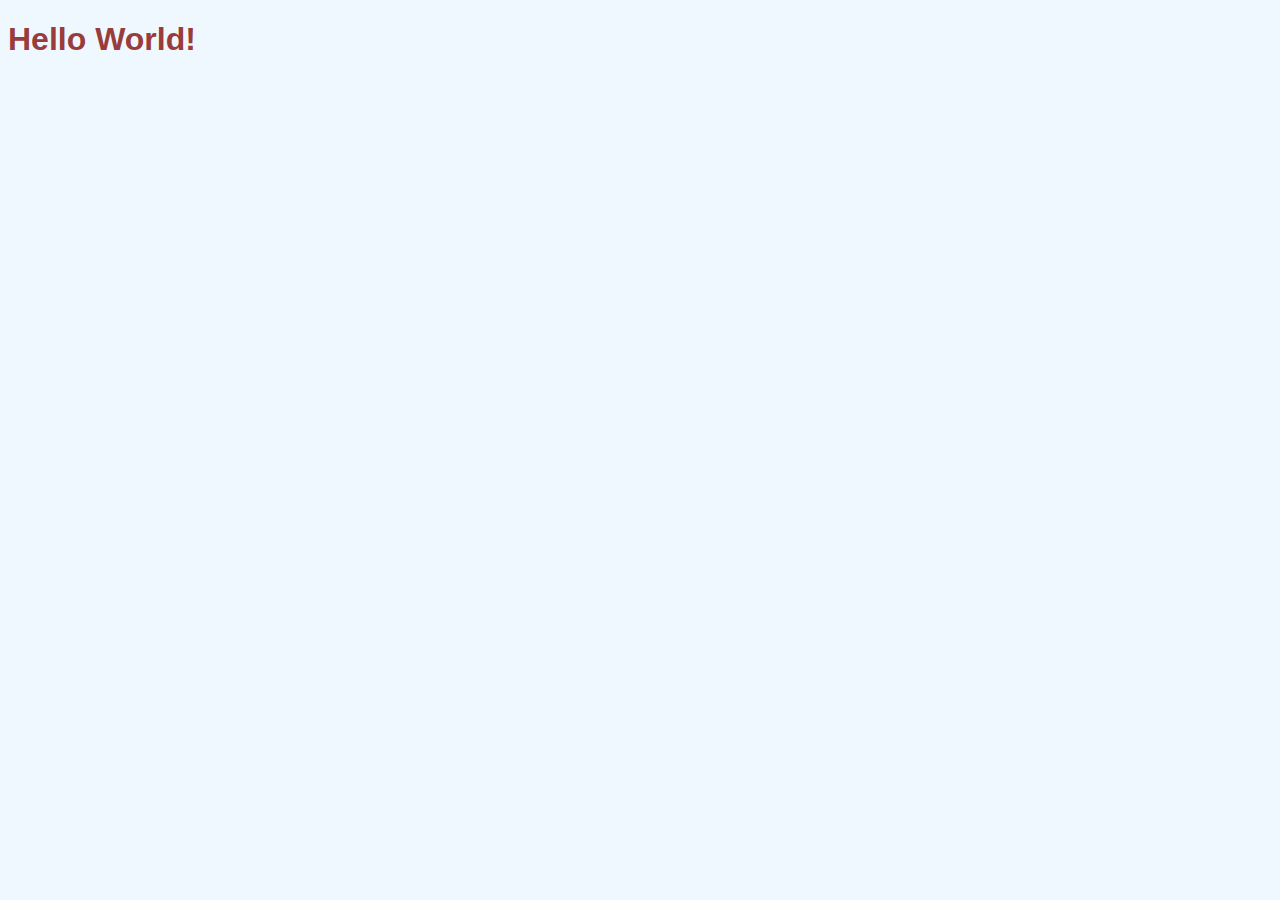
==== index.html @ c80fa04d "delete index.md" ====
<!DOCTYPE html>
<html lang="en">
<head>
    <meta charset="UTF-8">
    <meta http-equiv="X-UA-Compatible" content="IE=edge">
    <meta name="viewport" content="width=device-width, initial-scale=1.0">
    <link rel="stylesheet" href="style.css">
    <title>Document</title>
</head>
<body>
    <h1>Hello World!</h1>
</body>
</html>
---- style.css ----
body{
    background-color: aliceblue;
    
}


h1 {

color: rgb(153, 60, 60);
font-family: sans-serif;
font-size: 30;
}
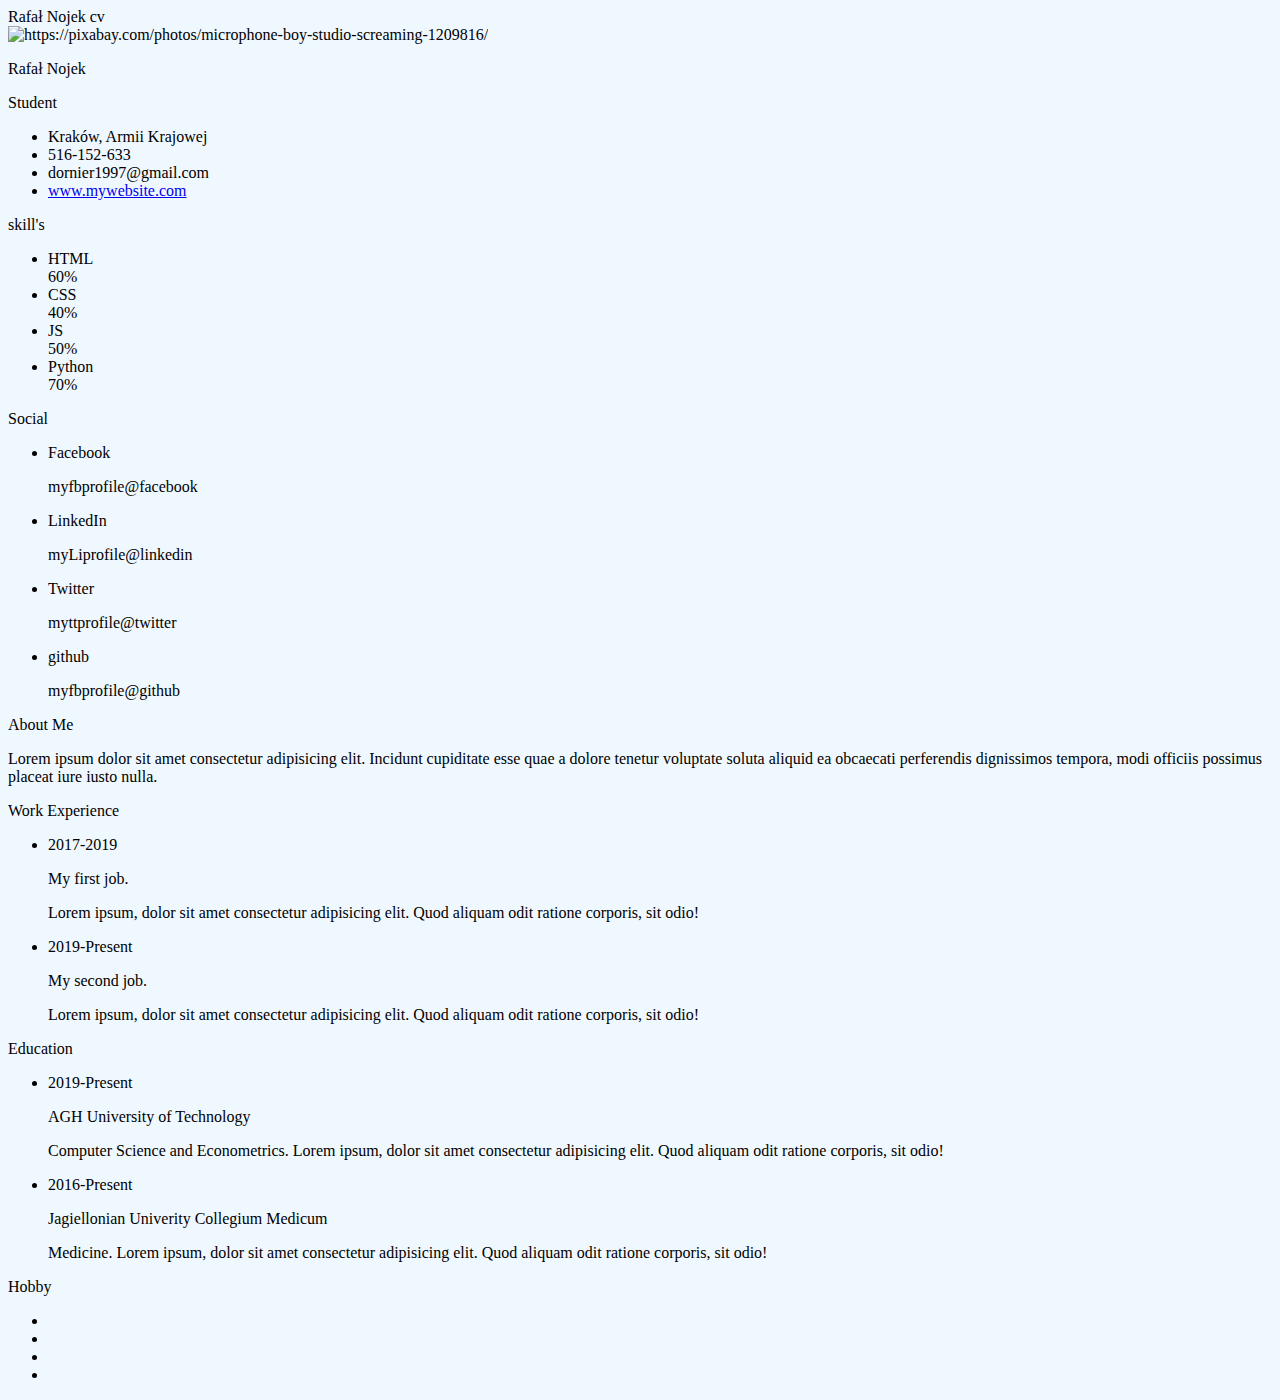
==== commit 7081ac19: "Update index.html" ====
--- a/index.html
+++ b/index.html
@@ -5,9 +5,226 @@
     <meta http-equiv="X-UA-Compatible" content="IE=edge">
     <meta name="viewport" content="width=device-width, initial-scale=1.0">
     <link rel="stylesheet" href="style.css">
-    <title>Document</title>
+    <script src="https://kit.fontawesome.com/b99e675b6e.js"></script>
+    <title>CV</title>
 </head>
 <body>
-    <h1>Hello World!</h1>
+    <div class="upper-container">Rafał Nojek
+        cv
+    </div>
+    <div class="resume">
+        <div class="resume_left">
+            <div class="resume_profile">
+                <div class="photo">
+                
+                    <img src="https://pixabay.com/get/g2816df6cba3983feb0c1cb0fc6b4a2f94d55c98f0af898dd737578945264439b377bca2fc6543b0cbb8eab94b45ec2ae_1920.jpg" alt="https://pixabay.com/photos/microphone-boy-studio-screaming-1209816/">
+                </div>
+            </div>
+            <div class="resume_content">
+                <div class="resume_item resume_info">
+                    <div class="title">
+                        <p class="bold">Rafał Nojek</p>
+                        <p class="regular">Student</p>
+                    </div>
+                        <ul>
+                            <li>
+                                <div class="icon"><i class="fas fa-map-signs"></i></div>
+                                <div class="data">
+                                    Kraków, Armii Krajowej
+                                </div>
+                            </li>
+                            <li>
+                                <div class="icon"><i class="fas fa-mobile-alt"
+                                    aria-hidden="true"></i></div>
+                                <div class="data">
+                                    516-152-633
+                                </div>
+                            </li>
+                            <li>
+                                <div class="icon"><i class="fas fa-envelope" aria-hidden="true"></i></div>
+                                <div class="data">
+                                    dornier1997@gmail.com
+                                </div>
+                            </li>
+                            <li>
+                                <div class="icon"><i class="fab fa-weebly"
+                                    aria-hidden="true"></i></div>
+                                <div class="data">
+                                    <a href="https://rafalnojek.github.io/Rafal_Nojek.github.io/">www.mywebsite.com</a>
+                                </div>
+                            </li>
+                        </ul>
+                    
+                </div>
+                <div class="resume_item resume_skills">
+                    <div class="title">
+                        <p class="bold">skill's</p>                        
+                    </div>
+                    <ul>
+                        <li>    
+                            <div class="skill_name">
+                                HTML
+                            </div>
+                            <div class="skill_progress">
+                                <span style="width: 60%;"></span>
+                            </div>
+                            <div class="skil_per">60%</div>
+                        </li>
+                        <li>    
+                            <div class="skill_name">
+                                CSS
+                            </div>
+                            <div class="skill_progress">
+                                <span style="width: 40%;"></span>
+                            </div>
+                            <div class="skil_per">40%</div>
+                        </li>
+                        <li>    
+                            <div class="skill_name">
+                                JS
+                            </div>
+                            <div class="skill_progress">
+                                <span style="width: 50%;"></span>
+                            </div>
+                            <div class="skil_per">50%</div>
+                        </li>
+                        <li>    
+                            <div class="skill_name">
+                                Python
+                            </div>
+                            <div class="skill_progress">
+                                <span style="width: 70%;"></span>
+                            </div>
+                            <div class="skil_per">70%</div>
+                        </li>
+
+                    </ul>
+                </div>
+                <div class="resume_item resume_social">
+                    <div class="title">
+                        <p class="bold">Social</p>                        
+                    </div> 
+                    <ul>
+                        <li>
+                            <div class="icon">
+                                <i class="fab fa-facebook-square" aria-hidden="true"></i>    
+                            </div>
+                            <div class="data">
+                                <p class="semi_bold">
+                                    Facebook
+                                </p>
+                                <p>myfbprofile@facebook</p>
+                            </div>
+                        </li>
+                        <li>
+                            <div class="icon">
+                                <i class="fab fa-linkedin" aria-hidden="true"></i>
+                            </div>
+                            <div class="data">
+                                <p class="semi_bold">
+                                    LinkedIn
+                                </p>
+                                <p>myLiprofile@linkedin</p>
+                            </div>
+                        </li>
+                        <li>
+                            <div class="icon">
+                                <i class="fab fa-twitter-square" aria-hidden="true"></i>
+                            
+                            </div>
+                            <div class="data">
+                                <p class="semi_bold">
+                                    Twitter
+                                </p>
+                                <p>myttprofile@twitter</p>
+                            </div>
+                        </li>
+                        <li>
+                            <div class="icon">
+                                <i class="fab fa-github-square" aria-hidden="true"></i>
+                            </div>
+                            <div class="data">
+                                <p class="semi_bold">
+                                    github
+                                </p>
+                                <p>myfbprofile@github</p>
+                            </div>
+                        </li>
+                    </ul>     
+                </div>
+            </div>
+        </div>
+        <div class="resume_right">
+            <div class="resume_item resume_about">
+                <div class="title">
+                    <p class="bold">About Me</p>
+                </div>  
+                <p>Lorem ipsum dolor sit amet consectetur adipisicing elit. 
+                    Incidunt cupiditate esse quae a dolore tenetur voluptate soluta 
+                    aliquid ea obcaecati perferendis dignissimos tempora, modi 
+                    officiis possimus placeat iure iusto nulla.</p>              
+            </div>           
+            <div class="resume_item resume_work">
+                <div class="title">
+                    <p class="bold">Work Experience</p>
+                </div> 
+                <ul>
+                    <li>
+                        <div class="date">2017-2019</div>
+                        <div class="info">
+                            <p class="semi-bold">My first job.</p>
+                            <p>Lorem ipsum, dolor sit amet consectetur adipisicing elit. 
+                                Quod aliquam odit ratione corporis, sit odio!</p>
+                        </div>
+                    </li>
+                    <li>
+                        <div class="date">2019-Present</div>
+                        <div class="info">
+                            <p class="semi-bold">My second job.</p>
+                            <p>Lorem ipsum, dolor sit amet consectetur adipisicing elit. 
+                                Quod aliquam odit ratione corporis, sit odio!</p>
+                        </div>
+                    </li>
+                </ul>  
+            </div>
+            <div class="resume_item resume_education">
+                <div class="title">
+                    <p class="bold">Education</p>
+                </div>  
+                <ul>
+                    <li>
+                        <div class="date">2019-Present</div>
+                        <div class="info">
+                            <p class="semi-bold">AGH University of Technology</p>
+                            <p>Computer Science and Econometrics.
+                                Lorem ipsum, dolor sit amet consectetur adipisicing elit. 
+                                Quod aliquam odit ratione corporis, sit odio!</p>
+                        </div>
+                    </li>
+                    <li>
+                        <div class="date">2016-Present</div>
+                        <div class="info">
+                            <p class="semi-bold">Jagiellonian Univerity Collegium Medicum</p>
+                            <p>Medicine.
+                                Lorem ipsum, dolor sit amet consectetur adipisicing elit. 
+                                Quod aliquam odit ratione corporis, sit odio!</p>
+                        </div>
+                    </li>
+                </ul>
+            </div>
+            <div class="resume_item resume_hobby">
+                <div class="title">
+                    <p class="bold">Hobby</p>
+                </div>  
+                <ul>
+                    <li><i class="fas fa-book" aria-hidden="true"></i></li>
+                    <li><i class="fas fa-gamepad" aria-hidden="true"></i></li>
+                    <li><i class="fas fa-music" aria-hidden="true"></i></li>
+                    <li><i class="fab fa-pagelines" aria-hidden="true"></i></li>
+                </ul>
+            </div>
+        </div>
+    </div>
+   
 </body>
-</html>+</html>
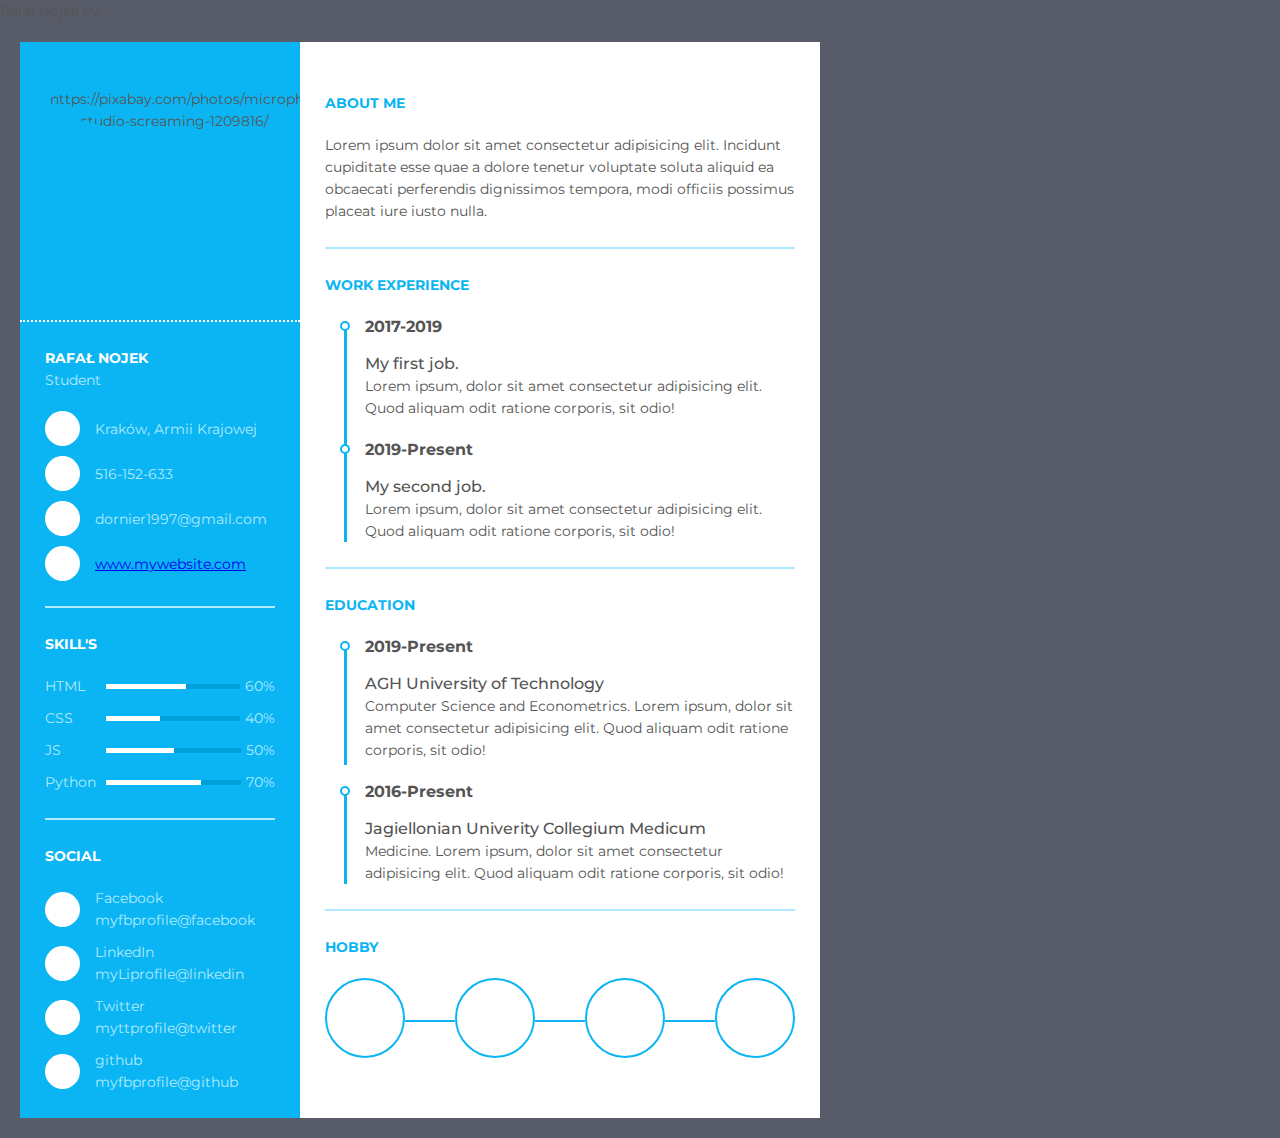
==== commit d785a10b: "Update expired image link" ====
--- a/index.html
+++ b/index.html
@@ -17,7 +17,7 @@
             <div class="resume_profile">
                 <div class="photo">
                 
-                    <img src="https://pixabay.com/get/g2816df6cba3983feb0c1cb0fc6b4a2f94d55c98f0af898dd737578945264439b377bca2fc6543b0cbb8eab94b45ec2ae_1920.jpg" alt="https://pixabay.com/photos/microphone-boy-studio-screaming-1209816/">
+                    <img src="https://cdn.pixabay.com/photo/2016/02/19/11/36/microphone-1209816_960_720.jpg" alt="https://pixabay.com/photos/microphone-boy-studio-screaming-1209816/">
                 </div>
             </div>
             <div class="resume_content">
--- a/style.css
+++ b/style.css
@@ -1,12 +1,224 @@
+@import url('https://fonts.googleapis.com/css2?family=Montserrat:wght@400;500;700&display=swap');
+
+*{
+    margin:0;
+    padding: 0;
+    box-sizing: border-box;
+    list-style: none;
+    font-family: 'Montserrat',sans-serif;
+}
+
 body{
-    background-color: aliceblue;
+    background: #585c68;
+    font-size: 14px;
+    line-height: 22px;
+    color: #555;   
+}
+.bold{
+    font-weight: 700;
+    font: size 20px;
+    text-transform: uppercase;
+}
+.semi-bold{
+    font-weight: 500;
+    font-size: 16px;
+}
+
+
+.resume{
+    width: 800px;
+    height: auto;
+    display: flex;
+    margin: 20px 20px;
+
+}
+.resume .resume_left{
+    width: 280px;
+    background: #0bb5f4;
+}
+.resume .resume_left .resume_profile{
+    width: 100%;
+    height: 280px;   
+}
+.resume .resume_left .resume_profile .photo{
+    border-bottom: 4px dotted #fff;
+    border-bottom-width: 2px;    
+    width:100%;
+    height: 100%;
+}
+.resume .resume_left .resume_profile .photo img{
+    width: 80%;
+    height: 80%;  
+    border-radius: 50%; 
+    margin-top: 30px;
+    margin-left: 30px;
     
-}
-
-
-h1 {
-
-color: rgb(153, 60, 60);
-font-family: sans-serif;
-font-size: 30;
-}+    
+}
+.resume .resume_left .resume_content{
+    padding: 0 25px;
+}
+
+.resume .title{
+    margin-bottom:20px ;
+}
+
+.resume .resume_left .bold{
+    color: #fff;   
+}
+.resume .resume_left .regular{
+    color: #b1eaff;   
+}
+.resume .resume_item{
+    padding: 25px 0;
+    border-bottom: 2px solid #b1eaff;
+}
+.resume .resume_right .resume_item:last-child,
+.resume .resume_left .resume_item:last-child{
+    border-bottom:0px;   
+}
+.resume .resume_left ul li{
+   display: flex; 
+   align-items: center;
+   margin-bottom: 10px;
+}
+.resume .resume_left ul li:last-child{
+
+   margin-bottom: 0;
+ }
+ .resume .resume_left ul li .icon {
+     width: 35px;
+     height: 35px;
+     background: #fff;
+     color: #0bb5f4;
+     border-radius: 50%;
+     margin-right: 15px;
+     font-size: 16px;
+     position: relative;
+ }
+ .resume .resume_left ul li .data a:hover{
+    color: red;
+    font-style: italic;
+ }
+ .resume .icon i,
+ .resume .resume_right .resume_hobby ul li i{
+     position: absolute;
+     top: 50%;
+     left: 50%;
+     transform: translate(-50%,-50%);
+ }
+ .resume .resume_left ul li .data{
+     color: #b1eaff;
+ }
+ .resume .resume_left .resume_skills ul li{
+     color: #b1eaff;
+     justify-content: space-between;
+ }
+
+ .resume .resume_left .resume_skills ul li .skill_name{
+    width: 25%;
+}
+
+.resume .resume_left .resume_skills ul li .skill_progress{
+    width: 60%;
+    margin: 0 5px;
+    height: 5px;
+    background: #009fd9;
+    position: relative;
+
+}
+.resume .resume_left .resume_skills ul li .skill_per{
+    width: 15%;    
+}
+
+.resume .resume_left .resume_skills ul li .skill_progress span{
+    position: absolute;
+    top: 0;
+    left: 0;
+    height: 100%;
+    background: #fff;
+}
+
+.resume .resume_right{
+    width:520px;
+    background: #fff;
+    padding: 25px;
+}
+.resume .resume_right .bold{
+    color: #0bb5f4;
+}
+.resume .resume_right .resume_work ul, 
+.resume .resume_right .resume_education ul {
+padding-left: 40px;
+overflow: hidden;
+}
+.resume .resume_right ul li{
+    position: relative;
+}
+.resume .resume_right ul li .date{
+    font-size: 16px;
+    font-weight: bold;
+    margin-bottom: 15px;
+    
+}
+.resume .resume_right ul li .info{
+    margin-bottom: 20px;
+}
+.resume .resume_right ul li:last-child .info{
+    margin-bottom: 0;
+}
+.resume .resume_right .resume_work ul li::before, 
+.resume .resume_right .resume_education ul li::before{
+    content: "";
+    position: absolute;
+    top: 5px;
+    left: -25px;
+    width: 6px;
+    height: 6px;
+    border-radius: 50%;
+    border: 2px solid #0bb5f4
+}
+.resume .resume_right .resume_work ul li::after, 
+.resume .resume_right .resume_education ul li::after{
+    content: "";
+    position: absolute;
+    top:14px;
+    left: -21px;
+    width: 3px;
+    height: 115px;
+    background: #0bb5f4;
+}
+
+.resume .resume_right .resume_hobby ul{
+display: flex;
+justify-content: space-between;
+}
+
+.resume .resume_right .resume_hobby ul li{
+    width: 80px;
+    height: 80px;
+    border:2px solid #0bb5f4;
+    border-radius: 50%;
+    position: relative;
+    color:#0bb5f4;
+}
+.resume .resume_right .resume_hobby ul li i{
+    font-size: 30px;
+
+}
+
+.resume .resume_right .resume_hobby ul li::before{
+    content: "";
+    position: absolute;
+    top: 40px;
+    right: -52px;
+    width: 50px;
+    height: 2px;
+    background: #0bb5f4;
+
+}
+.resume .resume_right .resume_hobby ul li:last-child::before{
+    display: none;
+
+}
+
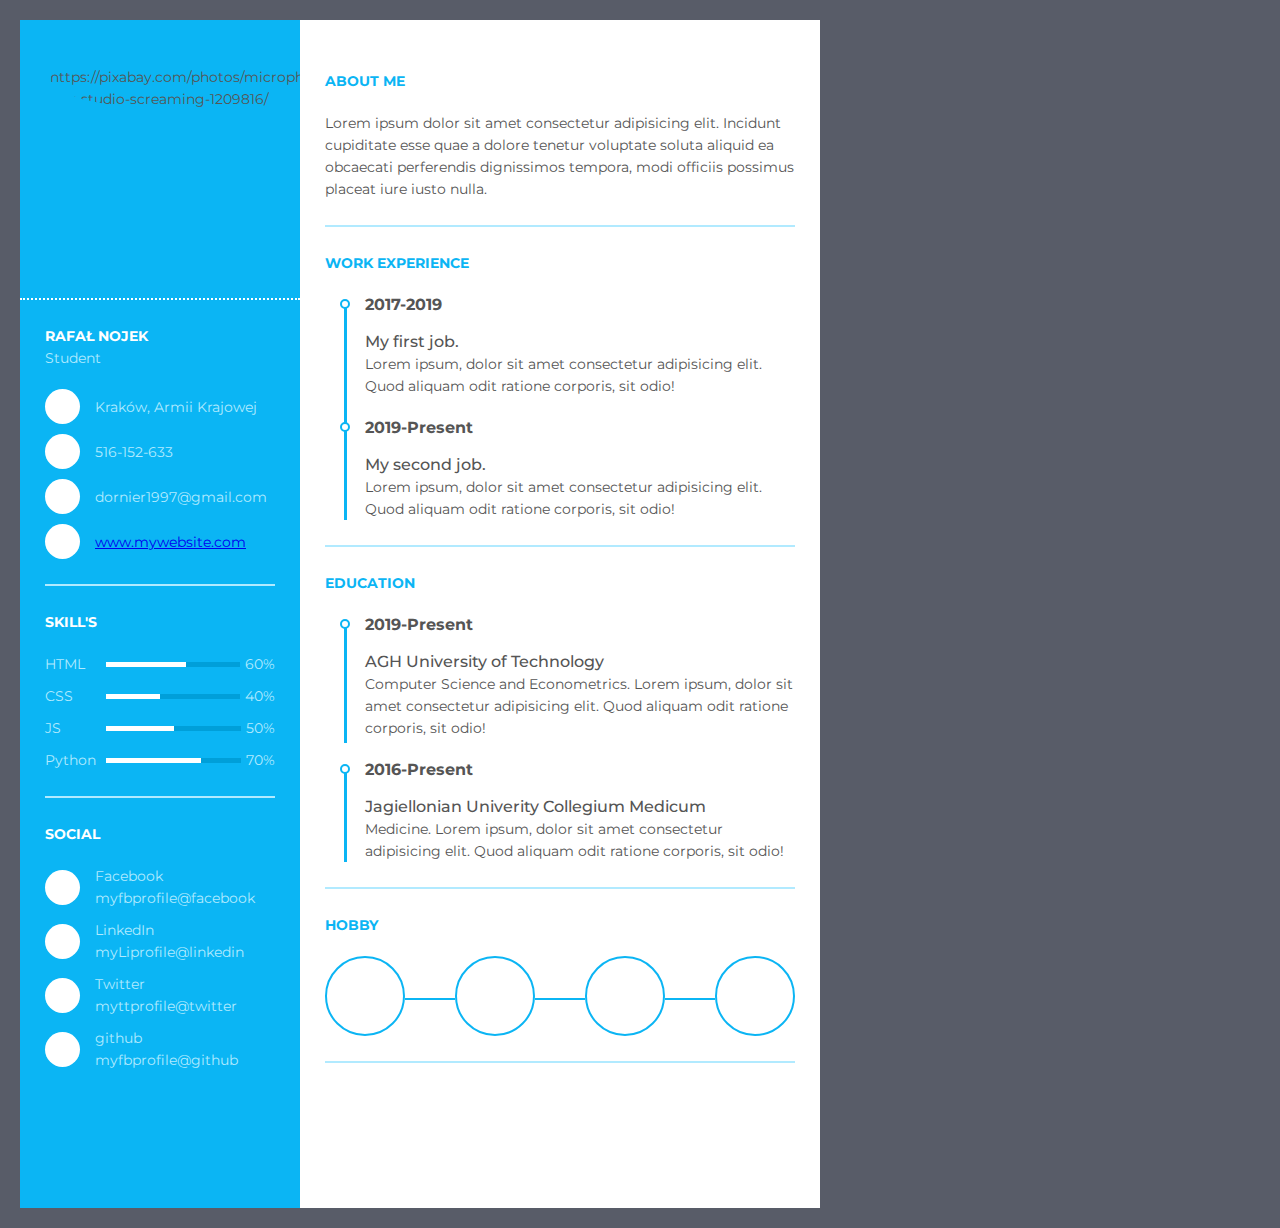
==== commit b26f5317: "add grid on the bottom of site filled with some icons. (not necessary, only for display:grid usage)" ====
--- a/index.html
+++ b/index.html
@@ -8,10 +8,7 @@
     <script src="https://kit.fontawesome.com/b99e675b6e.js"></script>
     <title>CV</title>
 </head>
-<body>
-    <div class="upper-container">Rafał Nojek
-        cv
-    </div>
+<body>   
     <div class="resume">
         <div class="resume_left">
             <div class="resume_profile">
@@ -223,6 +220,13 @@
                     <li><i class="fab fa-pagelines" aria-hidden="true"></i></li>
                 </ul>
             </div>
+            <div class="container">
+                <div class="item-a first"><i class="fas fa-basketball-ball"></i></div>
+                <div class="item-a second"><i class="far fa-futbol"></i></div>
+                <div class="item-a third"><i class="fas fa-laptop"></i></div>
+                <div class="item-a fourth"><i class="fas fa-stethoscope"></i></div>
+                <div class="item-a fifth"><i class="fas fa-dumbbell"></i></div>
+            </div>
         </div>
     </div>
    
--- a/style.css
+++ b/style.css
@@ -222,3 +222,39 @@
 
 }
 
+.resume .resume_right .container {
+    display: grid;
+    grid-template-columns: 60px 60px 60px 60px 60px ;
+    grid-template-rows: 60px 60px;
+    grid-auto-flow: row;
+    column-gap: 40px;
+  }
+
+  .resume .resume_right .item-a{
+    color: #000;
+    font-size: 30px;
+    align-items: center;
+    margin-top: 5px;
+    margin-left: 5px;
+    align-self: stretch
+}
+.resume .resume_right .item-a .first{
+    grid-column: 1;
+    grid-row: 1/2;
+}
+.resume .resume_right .item-a .second{
+    grid-column: 2;
+    grid-row: 1/2;
+}
+.resume .resume_right .item-a .third{
+    grid-column: 3;
+    grid-row: 1/2;
+}
+.resume .resume_right .item-a .fourth{
+    grid-column: 4;
+    grid-row: 1/2;
+}
+.resume .resume_right .item-a .first{
+    grid-column: 5;
+    grid-row: 1/3;
+}